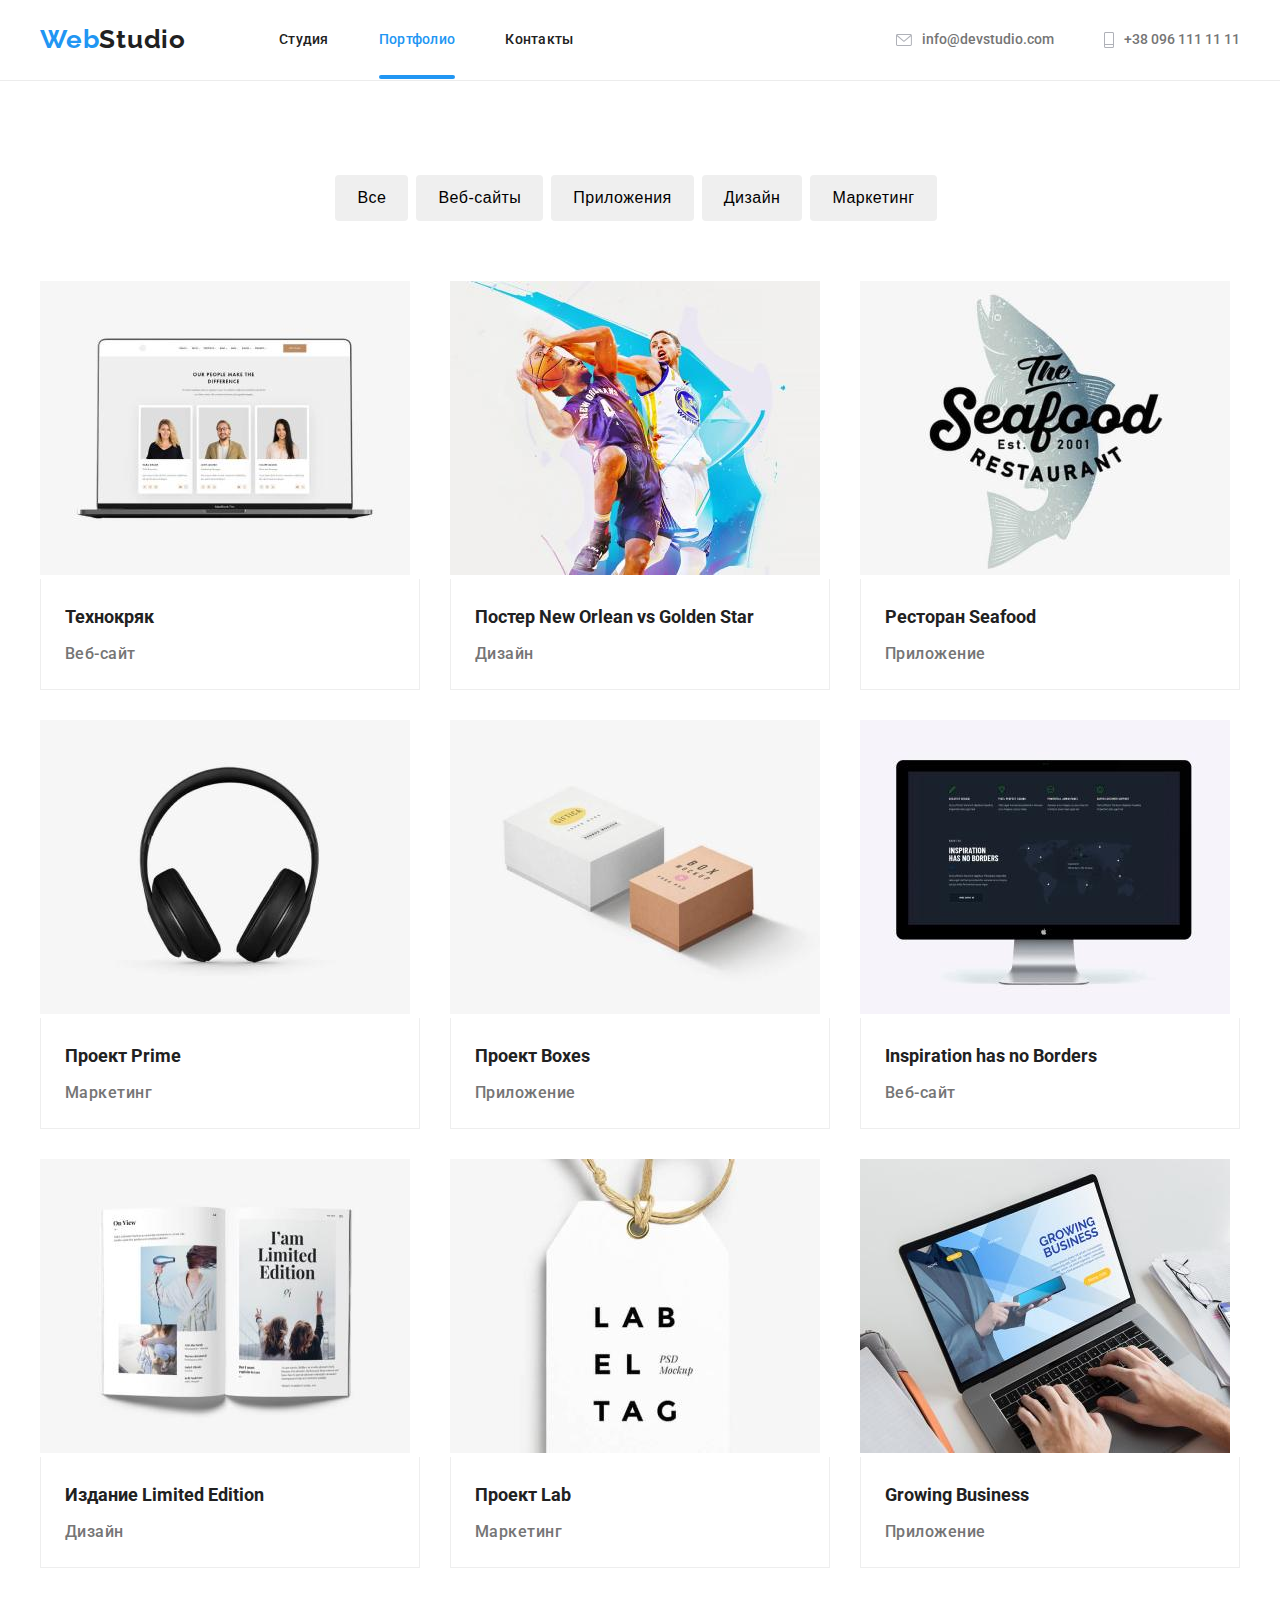
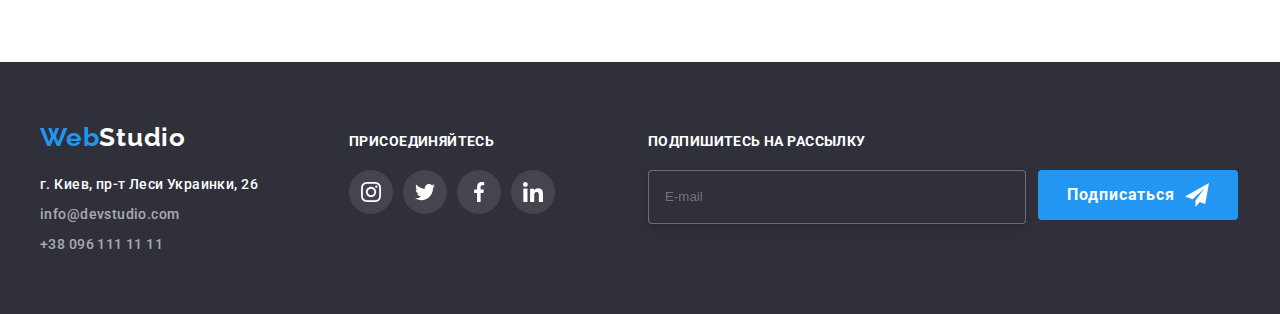
==== portfolio.html @ 423fec13 "not lose what have done" ====
<!DOCTYPE html>
<html lang="ru">
    <head>
<meta charset="UTF-8">
<meta http-equiv="X-UA-Compatible" content="IE=edge">
<meta name="viewport" content="width=device-width, initial-scale=1.0">        
<link rel="preconnect" href="https://fonts.gstatic.com">
<link href="https://fonts.googleapis.com/css2?family=Raleway:wght@700&family=Roboto:wght@400;500;700;900&display=swap" rel="stylesheet">
<link rel="stylesheet" href="https://cdnjs.cloudflare.com/ajax/libs/modern-normalize/1.0.0/modern-normalize.min.css" integrity="sha512-ISS7cAi1PEhQ8jnbJpJZMd29NlhNj4AWYyLOSp2CE/CsHxTCu+r+t0D2yoJudVrd0/8fTVPUVDzY5Tvli75u/g==" crossorigin="anonymous" />
<link rel="stylesheet" href="https://cdnjs.cloudflare.com/ajax/libs/animate.css/4.1.1/animate.min.css" />
<link rel="stylesheet" href="./css/main.min.css">
<title>Портфолио</title>
    </head>
<body>

    <header class="header">
        <div class="container">
        <nav class="navigation">
            <a lang="en" href="/" class="link animate__heartBeat navigation__logo">Web<span class="navigation__logo--header">Studio</span></a>
            <ul class="site-nav list">
                <li class="site-nav__item"><a class="site-nav__link link" href="./index.html">Студия</a></li>
                <li class="site-nav__item"><a class="site-nav__link link site-nav__current" href="./portfolio.html">Портфолио</a></li>
                <li class="site-nav__item"><a class="site-nav__link link" href="/contacts">Контакты</a></li>
            </ul>
            <ul class="contact-nav">
                <li class="contact-nav__item list">
                    <a class="contact-nav__link link" href="mailto:info@devstudio.com">
                        <svg class="contact-nav__icon" width="16" height="12">
                            <use href="./images/sprite.svg#icon-envelope">
                            </use>
                        </svg>
                        info@devstudio.com</a>
                    </li>
                <li class="contact-nav__item list">
                    <a class="contact-nav__link link" href="tel:+380961111111">
                    <svg class="contact-nav__icon" width="10" height="16">
                        <use href="./images/sprite.svg#icon-Vector">
                        </use>
                    </svg>
                    +38 096 111 11 11</a>
                </li>
            </ul>
        </nav>
        </div>
    </header>

<main>
    <section class="examples">
        <div class="container">
        <h2 class="visually-hidden">Примеры работ</h2>
        
        <ul class="button-set list">
            <li class="button-set__item"><button type="button" class="button-filter">Все</button></li>
            <li class="button-set__item"><button type="button" class="button-filter">Веб-сайты</button></li>
            <li class="button-set__item"><button type="button" class="button-filter">Приложения</button></li>
            <li class="button-set__item"><button type="button" class="button-filter">Дизайн</button></li>
            <li class="button-set__item"><button type="button" class="button-filter">Маркетинг</button></li>
        </ul>

        <ul class="card-set list">
        <li class="card-set__item--primary">
                        <a class="card-set__link link" href="">
                <div class="animation">
                <img src="./images/portfolio/img1.jpg" alt="веб-сайт" width="370" height="294">
                <p class="animation__overlay">Технокряк это современная площадка распространения короновируса. Компании используют эту платформу для цифрового шпионажа и атак на защищенные сервера конкурентов.
                </p>
                </div>
        <div class="card-content">
            <h3 class="card-content__title">Технокряк</h3>
            <p class="card-content__text">Веб-сайт</p>
        </div></a></li>

        <li class="card-set__item--primary">
            <a class="card-set__link link" href="">
                <div class="animation">
                <img src="./images/portfolio/img2.jpg" alt="постер" width="370" height="294">
        <p class="animation__overlay">Технокряк это современная площадка распространения короновируса. Компании используют эту
            платформу для цифрового шпионажа и атак на защищенные сервера конкурентов.
        </p>
        </div>
                <div class="card-content">
            <h3 class="card-content__title">Постер <span lang="en">New Orlean vs Golden Star</span></h3>
            <p class="card-content__text">Дизайн</p>
        </div></a></li>

        <li class="card-set__item--primary">
            <a class="card-set__link link" href="">
                <div class="animation">
                <img src="./images/portfolio/img3.jpg" alt="ресторан" width="370" height="294">
        <p class="animation__overlay">Технокряк это современная площадка распространения короновируса. Компании используют эту
            платформу для цифрового шпионажа и атак на защищенные сервера конкурентов.
        </p>
    </div>
                <div class="card-content">
            <h3 class="card-content__title">Ресторан <span lang="en">Seafood</span></h3>
            <p class="card-content__text">Приложение</p>
        </div></a></li>

        <li class="card-set__item--primary">
            <a class="card-set__link link" href="">
                <div class="animation">
                <img src="./images/portfolio/img4.jpg" alt="проект" width="370" height="294">        
        <p class="animation__overlay">Технокряк это современная площадка распространения короновируса. Компании используют эту
            платформу для цифрового шпионажа и атак на защищенные сервера конкурентов.
        </p>
        </div>
                <div class="card-content">
            <h3 class="card-content__title">Проект <span lang="en">Prime</span></h3>
            <p class="card-content__text">Маркетинг</p>
        </div></a></li>

        <li class="card-set__item--primary">
            <a class="card-set__link link" href="">
                <div class="animation">
                <img src="./images/portfolio/img5.jpg" alt="проект" width="370" height="294">
        <p class="animation__overlay">Технокряк это современная площадка распространения короновируса. Компании используют эту
            платформу для цифрового шпионажа и атак на защищенные сервера конкурентов.
        </p>
        </div>
                <div class="card-content">
            <h3 class="card-content__title">Проект <span lang="en">Boxes</span></h3>
            <p class="card-content__text">Приложение</p>
        </div></a></li>

        <li class="card-set__item--primary">
            <a class="card-set__link link" href="">
                <div class="animation">
                <img src="./images/portfolio/img6.jpg" alt="веб-сайт" width="370" height="294">
        <p class="animation__overlay">Технокряк это современная площадка распространения короновируса. Компании используют эту
            платформу для цифрового шпионажа и атак на защищенные сервера конкурентов.
        </p>
        </div>
                <div class="card-content">
            <h3 class="card-content__title" lang="en">Inspiration has no Borders</h3>
            <p class="card-content__text">Веб-сайт</p>
        </div></a></li>

        <li class="card-set__item--primary">
            <a class="card-set__link link" href="">
                <div class="animation">
                <img src="./images/portfolio/img7.jpg" alt="издание" width="370" height="294">
        <p class="animation__overlay">Технокряк это современная площадка распространения короновируса. Компании используют эту
            платформу для цифрового шпионажа и атак на защищенные сервера конкурентов.
        </p>
        </div>
                <div class="card-content">
            <h3 class="card-content__title">Издание <span lang="en">Limited Edition</span></h3>
            <p class="card-content__text">Дизайн</p>
        </div></a></li>

        <li class="card-set__item--primary">
            <a class="card-set__link link" href="">
                <div class="animation">
                <img src="./images/portfolio/img8.jpg" alt="проект" width="370" height="294">
        <p class="animation__overlay">Технокряк это современная площадка распространения короновируса. Компании используют эту
            платформу для цифрового шпионажа и атак на защищенные сервера конкурентов.
        </p>
        </div>
                <div class="card-content">
            <h3 class="card-content__title">Проект <span lang="en">Lab</span></h3>
            <p class="card-content__text">Маркетинг</p>
        </div></a></li>

        <li class="card-set__item--primary">
            <a class="card-set__link link" href="">
                <div class="animation">
                <img src="./images/portfolio/img9.jpg" alt="приложение" width="370" height="294">
        <p class="animation__overlay">Технокряк это современная площадка распространения короновируса. Компании используют эту
            платформу для цифрового шпионажа и атак на защищенные сервера конкурентов.
        </p>
        </div>
                <div class="card-content">
            <h3 class="card-content__title" lang="en">Growing Business</h3>
            <p class="card-content__text">Приложение</p>
        </div></a></li>
    </ul>
    </div>
    </section>
</main>

<footer class="footer">
    <div class="container footer__container">
        <div>
            <a href="/" class="footer__logo link">Web<span class="footer__logo--accent">Studio</span></a>
            <address>
                <ul class="adress list">
                    <li class=adress__item><a class="link adress__maps" href="https://goo.gl/maps/EXt77zxLW6M5btKt6"
                            target="_blank" rel="noopener noreferrer">г. Киев, пр-т Леси Украинки, 26</a></li>
                    <li class=adress__item><a class="link adress__link"
                            href="mailto:info@devstudio.com">info@devstudio.com</a></li>
                    <li class=adress__item><a class="link adress__link" href="tel:+380961111111">+38 096 111 11 11</a>
                    </li>
                </ul>
            </address>
        </div>
        <div class="footer-join">
            <h3 class="footer__text">Присоединяйтесь</h3>
            <ul class="footer-social list">
                <li class="footer-social__item link">
                    <a class="footer-social__icon-link" href="">
                        <svg width="20" height="20">
                            <use href="./images/sprite.svg#icon-instagram-2"></use>
                        </svg>
                    </a>
                </li>
                <li class="footer-social__item link">
                    <a class="footer-social__icon-link" href="">
                        <svg width="20" height="20">
                            <use href="./images/sprite.svg#icon-twitter-1"></use>
                        </svg>
                    </a>
                </li>
                <li class="footer-social__item link">
                    <a class="footer-social__icon-link" href="">
                        <svg width="20" height="20">
                            <use href="./images/sprite.svg#icon-facebook-1"></use>
                        </svg>
                    </a>
                </li>
                <li class="footer-social__item link">
                    <a class="footer-social__icon-link" href="">
                        <svg width="20" height="20">
                            <use href="./images/sprite.svg#icon-linkedin-1"></use>
                        </svg>
                    </a>
                </li>
            </ul>
        </div>

        <!-- ПОДПИШИТЕСЬ НА РАССЫЛКУ -->

        <div class="sign">
            <h3 class="footer__text">Подпишитесь на рассылку</h3>
            <form class="form sign-form">
                <label class="sub-label">
                    <input class="sub-label__input-footer" type="email" name="mail" id="mail" placeholder="E-mail">
                </label>
                <button type="submit" class="button button--sign">Подписаться
                    <svg width="24" height="24" class="button__icon-send">
                        <use href="./images/sprite.svg#icon-icon-send"></use>
                    </svg>
                </button>
            </form>
        </div>

        <!-- КОНЕЦ ПОДПИСКИ -->

    </div>
</footer>
</body>
</html>
---- css/main.min.css ----
:root{--main-font: 'Roboto', sans-serif;--secondary-font: 'Raleway', sans-serif;--accent-color: rgba(33, 150, 243, 1);--title-color: rgba(33, 33, 33, 1);--text-color: rgba(117, 117, 117, 1);--button-color: #188ce8;--background-color: #ffffff;--hero-color: #2f303a;--team-color: #f5f4fa;--footer-contakts-color: rgba(255, 255, 255, 0.6);--icons-main-color: #afb1b8;--active-color: #2196f3;--card-shadow: 0px 1px 3px rgba(0, 0, 0, 0.12),
    0px 1px 1px rgba(0, 0, 0, 0.14), 0px 2px 1px rgba(0, 0, 0, 0.2);--section-pt: 60px;--section-pb: 60px}.visually-hidden{position:absolute !important;clip:rect(1px 1px 1px 1px);clip:rect(1px, 1px, 1px, 1px);padding:0 !important;border:0 !important;height:1px !important;width:1px !important;overflow:hidden}body{font-family:var(--main-font);font-size:14px;font-weight:500;line-height:1.14;background-color:var(--background-color);margin:0}h1,h2,h3,h4,h5,h6,p{margin:0}ul,ol{margin:0;padding:0}img{max-width:100%}.list{list-style:none}.link{text-decoration:none;color:var(--title-color)}.adress{font-style:normal}.is-hidden{opacity:0;visibility:hidden;pointer-events:none}.container{width:100%;padding-left:15px;padding-right:15px}@media (min-width: 480px){.container{width:480px;margin:0 auto}}@media (min-width: 768px){.container{width:768px}}@media (min-width: 1200px){.container{width:1200px}}.icon-link{display:flex;justify-content:center;align-items:center;fill:var(--icons-main-color);transition:250ms cubic-bezier(0.4, 0, 0.2, 1)}@media screen and (max-width: 767px){.site-nav{display:none}.contact-nav{display:none}}@media screen and (min-width: 768px){.site-nav{display:flex;align-items:center;padding:0px}}.navigation{display:flex;align-items:center}.navigation__logo{margin-right:93px;animation-duration:3000ms;font-family:var(--secondary-font);font-size:26px;font-weight:700;line-height:1.19;letter-spacing:0.03em;text-align:left;color:var(--accent-color);padding-top:24px;padding-bottom:25px}.navigation__logo--header{color:var(--title-color)}.site-nav__item:not(:last-child){margin-right:50px}.site-nav__link{letter-spacing:0.02em;color:var(--title-color);transition:color 250ms cubic-bezier(0.4, 0, 0.2, 1);padding:32px 0px;position:relative}.site-nav__link:hover,.site-nav__link:focus{color:var(--accent-color)}.site-nav__link::after{content:'';position:absolute;display:block;transition:250ms cubic-bezier(0.4, 0, 0.2, 1);transform:scaleX(0);bottom:0;width:100%;height:4px;background-color:var(--active-color);border-radius:2px}.site-nav__link:hover::after{transform:scaleX(1)}.site-nav__link.site-nav__current::after{transform:scaleX(1)}.site-nav__current{color:var(--accent-color)}.contact-nav{display:none;margin-left:auto}@media screen and (min-width: 768px) and (max-width: 1199px){.contact-nav{display:flex;flex-direction:column;justify-content:center}}@media screen and (min-width: 1200px){.contact-nav{display:flex}}@media (max-width: 1199px){.contact-nav__item{padding:5px 0px;font-size:12px;line-height:1.16}}@media screen and (min-width: 1200px){.contact-nav__item:not(:last-child){margin-right:50px}}.contact-nav__item:hover .contact-nav__link,.contact-nav__item:focus .contact-nav__link{color:var(--accent-color);animation-name:heartBeat;animation-duration:2000ms;animation-timing-function:linear}.contact-nav__link{display:flex;align-items:center;fill:var(--icons-main-color);color:var(--text-color);transition:color 250ms cubic-bezier(0.4, 0, 0.2, 1),fill 250ms cubic-bezier(0.4, 0, 0.2, 1)}.contact-nav__link:focus,.contact-nav__link:hover{color:var(--accent-color);fill:var(--accent-color)}@media screen and (min-width: 1200px){.contact-nav__link{padding:32px 0px}}.contact-nav__icon{margin-right:10px}.card-set{display:flex;flex-wrap:wrap;margin-left:-30px;margin-top:-30px}.card-set__item{margin-left:30px;margin-top:30px}@media (min-width: 768px){.card-set__item{flex-basis:calc(100% / 2 - 30px)}}@media (min-width: 1200px){.card-set__item{flex-basis:calc(100% / 4 - 30px)}}.card-set__item--primary{flex-basis:calc(100% / 3 - 30px);margin-left:30px;margin-top:30px}.card-set__link{display:block;transition:box-shadow 250ms cubic-bezier(0.4, 0, 0.2, 1)}.card-set__link:hover,.card-set__link:focus{box-shadow:0px 1px 1px rgba(0,0,0,0.12),0px 4px 4px rgba(0,0,0,0.06),1px 4px 6px rgba(0,0,0,0.16)}.card-set__link:focus .animation__overlay,.card-set__link:hover .animation__overlay{opacity:1;transform:translateX(0)}.card-content{padding:20px 24px;border:1px solid #eeeeee;border-top:none}.card-content__title{font-weight:bold;font-size:18px;line-height:2;margin-bottom:4px}.card-content__text{font-size:16px;line-height:1.88;letter-spacing:0.03em;color:var(--text-color)}.animation{position:relative;overflow:hidden}.animation__overlay{position:absolute;transform:translateY(100%);top:0;padding:63px 23px;width:100%;height:100%;font-weight:normal;font-size:18px;line-height:1.56;letter-spacing:0.03em;color:var(--background-color);background-color:rgba(33,150,243,0.9);transition:transform 250ms cubic-bezier(0.4, 0, 0.2, 1);opacity:0}@media screen and (max-width: 767px){.header .container{display:flex;justify-content:space-between}.burger-btn,.mobile-menu__close-btn{background-color:transparent;border:none;padding:0}.mobile-menu__close-btn{position:absolute;top:10px;right:15px}.burger-icon{width:40px;height:40px}.mobile-menu__close-icon{width:40px;height:40px;fill:#000000}.mobile-menu{position:fixed;top:0;left:50%;width:100vw;max-width:480px;height:100vh;padding:48px 40px;background-color:#fff;transform:translateY(-100%) translateX(-50%);transition:transform 250ms linear}.is-open{transform:translateY(0) translateX(-50%)}}@media screen and (min-width: 768px){.burger-btn{display:none}.mobile-menu{display:none}}.header{border-bottom:1px solid #ececec}.hero{margin-left:auto;margin-right:auto;padding-top:118px;padding-bottom:118px;background-position:center;background-color:#2f303a;background-repeat:no-repeat;background-image:linear-gradient(rgba(47,48,58,0.4), rgba(47,48,58,0.4)),url("../images/hero/m_header_img@1x.jpg");background-size:cover}@media (min-device-pixel-ratio: 2), (-webkit-min-device-pixel-ratio: 2), (min-resolution: 192dpi), (min-resolution: 2dppx){.hero{background-image:linear-gradient(to left, rgba(47,48,58,0.4), rgba(47,48,58,0.4)),url("../images/hero/m_header_img@2x.jpg")}}@media (min-width: 768px){.hero{background-image:linear-gradient(to left, rgba(47,48,58,0.4), rgba(47,48,58,0.4)),url("../images/hero/t_header_img@2x.jpg")}}@media (min-width: 1200px){.hero{background-color:#c4c4c4;padding-top:200px;padding-bottom:200px;background-image:linear-gradient(to left rgba(47,48,58,0.4), rgba(47,48,58,0.4)),url("../images/hero/d_heaker@2x.jpg");background-repeat:no-repeat;background-size:cover;max-width:1600px;margin:0 auto}}.hero__title{margin-left:auto;margin-right:auto;margin-bottom:30px;max-width:360px;color:var(--background-color);font-weight:900;font-size:26px;line-height:1.6;text-align:center;letter-spacing:0.06em;text-transform:uppercase}@media (min-width: 1200px){.hero__title{font-size:44px;line-height:1.36;max-width:696px}}.button{border:0px;border-radius:4px;min-width:200px;padding-top:10px;padding-bottom:10px;font-weight:bold;font-size:16px;line-height:1.88;color:var(--background-color);background-color:var(--button-color);cursor:pointer;display:block;margin:0 auto;transition:background-color 250ms cubic-bezier(0.4, 0, 0.2, 1),color 250ms cubic-bezier(0.4, 0, 0.2, 1),filter 250ms cubic-bezier(0.4, 0, 0.2, 1)}.about{padding-top:var(--section-pt);padding-bottom:var(--section-pb);padding-left:15px;padding-right:20px}@media screen and (min-width: 1200px){.about{padding-top:94px;padding-bottom:47px}}.card-set__item{margin-left:30px;margin-top:30px}@media (min-width: 768px){.card-set__item{flex-basis:calc(100% / 2 - 30px)}}@media (min-width: 1200px){.card-set__item{flex-basis:calc(100% / 4 - 30px)}}.thumb{height:120px;background:var(--team-color);border-radius:4px;margin-bottom:30px;display:flex;justify-content:center;align-items:center;fill:var(--icons-main-color);transition:250ms cubic-bezier(0.4, 0, 0.2, 1)}.card-set__title{font-size:14px;font-weight:bold;line-height:1.14;letter-spacing:0.03em;text-transform:uppercase;margin-bottom:10px}@media (max-width: 768px){.card-set__title{text-align:center}}.card-set__text{font-size:14px;font-weight:400;line-height:1.71;letter-spacing:0.03em;color:var(--text-color)}.occupations{padding-top:47px;padding-bottom:84px}@media (max-width: 1199px){.occupations{display:none}}.container__title{font-size:28px;font-weight:700;line-height:1.17;letter-spacing:0.03em;text-align:center;margin-bottom:50px}@media (min-width: 1200px){.container__title{font-size:36px}}.card-set{display:flex;margin-left:-30px;margin-top:-30px;padding:0}.card-set__item--primary{flex-basis:calc(100% / 3 - 30px);margin-left:30px;margin-top:30px}.card-set__item--primary:focus .lable,.card-set__item--primary:hover .lable{transform:scaleY(1.1)}.product-thumb{position:relative}.lable{bottom:0;position:absolute;display:flex;align-items:center;justify-content:center;width:370px;height:70px;background:rgba(47,48,58,0.8)}.lable__title--job{font-weight:bold;letter-spacing:0.03em;text-transform:uppercase;color:var(--background-color)}.team{background-color:var(--team-color)}.team__container{padding-top:94px;padding-bottom:94px}.card-set__item--direction{margin-left:30px;margin-top:30px;background:#ffffff;box-shadow:0px 1px 3px rgba(0,0,0,0.12),0px 1px 1px rgba(0,0,0,0.14),0px 2px 1px rgba(0,0,0,0.2);border-radius:0px 0px 4px 4px}@media (min-width: 768px){.card-set__item--direction{flex-basis:calc(100% / 2 - 30px)}}@media (min-width: 1200px){.card-set__item--direction{flex-basis:calc(100% / 4 - 30px)}}.name-card__title{font-size:16px;font-weight:500;line-height:1.19;letter-spacing:0.03em;margin-bottom:10px}.name-card__text{font-size:16px;line-height:1.19;letter-spacing:0.03em;color:var(--text-color);margin-bottom:16px}.name-card{padding:30px 32px;text-align:center}.name-card__icon-link{display:flex;justify-content:center;align-items:center;fill:var(--icons-main-color);width:44px;height:44px;border-radius:50%;transition:fill 250ms cubic-bezier(0.4, 0, 0.2, 1),color 250ms cubic-bezier(0.4, 0, 0.2, 1),background-color 250ms cubic-bezier(0.4, 0, 0.2, 1)}.name-card__icon-link:hover,.name-card__icon-link:focus{background-color:var(--accent-color);fill:var(--background-color)}.name-card__icons{display:flex;justify-content:center}@media (min-width: 1200px){.name-card__icons{justify-content:space-between}}.clients__container{padding-top:94px;padding-bottom:94px}.card-set__clients-item{flex-basis:calc(100% / 2 - 30px);margin-left:30px;margin-top:30px;fill:#afb1b8}@media (min-width: 768px){.card-set__clients-item{flex-basis:calc(100% / 3 - 30px)}}@media (min-width: 1200px){.card-set__clients-item{flex-basis:calc(100% / 6 - 30px)}}.card-set__icon-link{display:flex;justify-content:center;align-items:center;fill:var(--icons-main-color);transition:250ms cubic-bezier(0.4, 0, 0.2, 1);height:90px;border:1px solid var(--icons-main-color);border-radius:4px;transition:250ms cubic-bezier(0.4, 0, 0.2, 1)}.card-set__icon-link:hover,.card-set__icon-link:focus{fill:var(--active-color);border:1px solid var(--active-color)}.footer{background-color:var(--hero-color);padding-top:60px;padding-bottom:60px;margin-left:auto;margin-right:auto}.footer__container{align-items:baseline;padding-top:0}@media (min-width: 1200px){.footer__container{display:flex}}@media (min-width: 768px){.footer__div{display:flex;justify-content:space-around;align-items:baseline}}@media (max-width: 1199px){.footer__div{margin-bottom:60px;text-align:center}}.footer__logo{margin-right:93px;animation-duration:3000ms;font-family:var(--secondary-font);font-size:26px;font-weight:700;line-height:1.19;letter-spacing:0.03em;text-align:left;color:var(--accent-color)}.footer__logo--accent{color:var(--background-color)}.adress{margin-top:20px}.adress__item{height:21px;line-height:1.5}.adress__item:not(:last-child){margin-bottom:9px}.adress__maps{font-size:14px;line-height:1.71;letter-spacing:0.03em;color:var(--background-color)}.adress__link{font-size:14px;line-height:1.71;letter-spacing:0.03em;color:var(--footer-contakts-color);transition:color 250ms cubic-bezier(0.4, 0, 0.2, 1)}.adress__link:hover,.adress__link:focus{color:var(--accent-color)}.footer-join{margin-left:70px;width:206px}.footer__text{margin-bottom:20px;font-family:Roboto;font-weight:700;font-size:14px;line-height:1.14;letter-spacing:0.03em;text-transform:uppercase;color:var(--background-color)}.footer-social{display:flex;justify-content:space-between}.footer-social__icon-link{display:flex;justify-content:center;align-items:center;width:44px;height:44px;border-radius:50%;background-color:rgba(255,255,255,0.1);fill:var(--background-color);transition:background-color 250ms cubic-bezier(0.4, 0, 0.2, 1)}.footer-social__icon-link:hover,.footer-social__icon-link:focus{background-color:var(--active-color)}.sign{display:block;margin-left:93px}.sign-form{display:flex}.sub-label{margin-right:12px;font-weight:normal;font-size:16px;line-height:1.25;letter-spacing:0.03em;color:rgba(255,255,255,0.6)}.sub-label__input-footer{width:358px;height:50px;padding-left:16px;color:var(--footer-contakts-color);background-color:#2f303a;border:1px solid rgba(255,255,255,0.3);filter:drop-shadow(0px 4px 4px rgba(0,0,0,0.15));border-radius:4px;transition:border-color 250ms cubic-bezier(0.4, 0, 0.2, 1)}.sub-label__input-footer:hover,.sub-label__input-footer:focus{border-color:var(--active-color);outline:none}.button--sign{margin:0px;width:200px;height:50px;padding:0;display:flex;align-items:center;justify-content:center;background-color:var(--active-color);color:var(--background-color);font-family:inherit;font-weight:bold;line-height:1.9;letter-spacing:0.06em;transition:background-color 250ms cubic-bezier(0.4, 0, 0.2, 1)}.button--sign:hover,.button--sign:focus{background-color:var(--button-color)}.button__icon-send{margin-left:10px}.backdrop{position:fixed;top:0;left:0;width:100vw;height:100vh;background-color:rgba(0,0,0,0.5);transition:250ms cubic-bezier(0.4, 0, 0.2, 1),opacity 250ms cubic-bezier(0.4, 0, 0.2, 1)}.modal{position:absolute;padding:40px;top:50%;left:50%;transform:translate(-50%, -50%);width:528px;height:580px;background-color:#ffffff;box-shadow:0px 1px 3px rgba(0,0,0,0.12),0px 1px 1px rgba(0,0,0,0.14),0px 2px 1px rgba(0,0,0,0.2);border-radius:4px}.modal-close-btn{position:absolute;display:flex;align-items:center;justify-content:center;top:8px;right:8px;border-radius:50%;border:1px solid rgba(0,0,0,0.1);background:transparent;cursor:pointer;width:30px;height:30px;background-color:var(--background-color);transition:fill 250ms cubic-bezier(0.4, 0, 0.2, 1)}.modal-close-btn:hover,.modal-close-btn:focus{fill:var(--active-color)}.contact-model{margin-bottom:20px}.contact-model__title{margin-bottom:12px;font-weight:bold;font-size:20px;line-height:1.15;text-align:center;letter-spacing:0.03em}.form-label{display:block;margin-bottom:4px;font-weight:normal;font-size:12px;line-height:1.16;letter-spacing:0.01em;color:#757575}.form-field{margin-bottom:10px}.form-rel{position:relative}.form-rel__input{width:100%;height:40px;border:1px solid rgba(33,33,33,0.2);padding-left:42px;border-radius:4px;outline:none;transition:border-color 250ms cubic-bezier(0.4, 0, 0.2, 1)}.form-rel__input:valid{border-color:#4caf50}.form-rel__input:hover+.form-rel__icon-label,.form-rel__input:hover,.form-rel__input:focus+.form-rel__icon-label,.form-rel__input:focus{fill:var(--active-color);border-color:var(--active-color)}.form-rel__icon-label{position:absolute;top:50%;left:12px;transform:translateY(-50%);transition:fill 250ms cubic-bezier(0.4, 0, 0.2, 1)}.form-field__comment{resize:none;padding:12px 16px;width:100%;height:120px;outline:none;border:1px solid rgba(33,33,33,0.2);border-radius:4px;transition:border-color 250ms cubic-bezier(0.4, 0, 0.2, 1)}.form-field__comment::placeholder{font-weight:normal;font-size:14px;line-height:1.16;letter-spacing:0.01em;color:rgba(117,117,117,0.5)}.form-field__comment:hover,.form-field__comment:focus{border-color:var(--active-color)}.agreement-label{display:flex;align-items:center;margin-bottom:30px;justify-content:space-evenly;font-weight:normal;font-size:14px;line-height:1.7;letter-spacing:0.03em;color:#757575}.agreement-label__checkbox{clip:rect(0 0 0 0);overflow:hidden;position:absolute}.agreement-label__checkbox:checked+.agreement-label__check-icon{background-color:var(--active-color);background-image:url(../images/icon-check.svg);background-size:contain;background-origin:border-box;border-color:var(--active-color)}.agreement-label__checkbox:focus+.agreement-label__check-icon{box-shadow:var(--card-shadow)}.agreement-label__check-icon{display:inline-block;width:16px;height:15px;background-image:url(../images/vector.svg)}.contract-link{color:var(--active-color)}.button--send{border:0px;border-radius:4px;min-width:200px;padding-top:10px;padding-bottom:10px;font-weight:bold;font-size:16px;line-height:1.88;color:var(--background-color);background-color:var(--button-color);cursor:pointer;display:block;margin:0 auto;transition:background-color 250ms cubic-bezier(0.4, 0, 0.2, 1),color 250ms cubic-bezier(0.4, 0, 0.2, 1),filter 250ms cubic-bezier(0.4, 0, 0.2, 1)}.examples{padding-top:94px;padding-bottom:94px}.button-set{display:flex;justify-content:center;margin-bottom:60px}.button-set__item{margin-right:8px}.button-filter{border-radius:4px;min-width:73px;padding-top:10px;padding-bottom:10px;font-size:16px;font-weight:500;line-height:1.62;letter-spacing:0.03em;text-align:center;border:none;display:block;padding-left:22px;padding-right:22px;transition:background-color 250ms cubic-bezier(0.4, 0, 0.2, 1),color 250ms cubic-bezier(0.4, 0, 0.2, 1),box-shadow 250ms cubic-bezier(0.4, 0, 0.2, 1)}body .button-filter:hover,body .button-filter:focus,body .button-filter:active{background-color:var(--button-color);color:var(--background-color);cursor:pointer;box-shadow:0px 2px 2px 0px rgba(0,0,0,0.12);box-shadow:0px 1px 2px 0px rgba(0,0,0,0.08);box-shadow:0px 3px 1px 0px rgba(0,0,0,0.1)}
/*# sourceMappingURL=main.min.css.map */
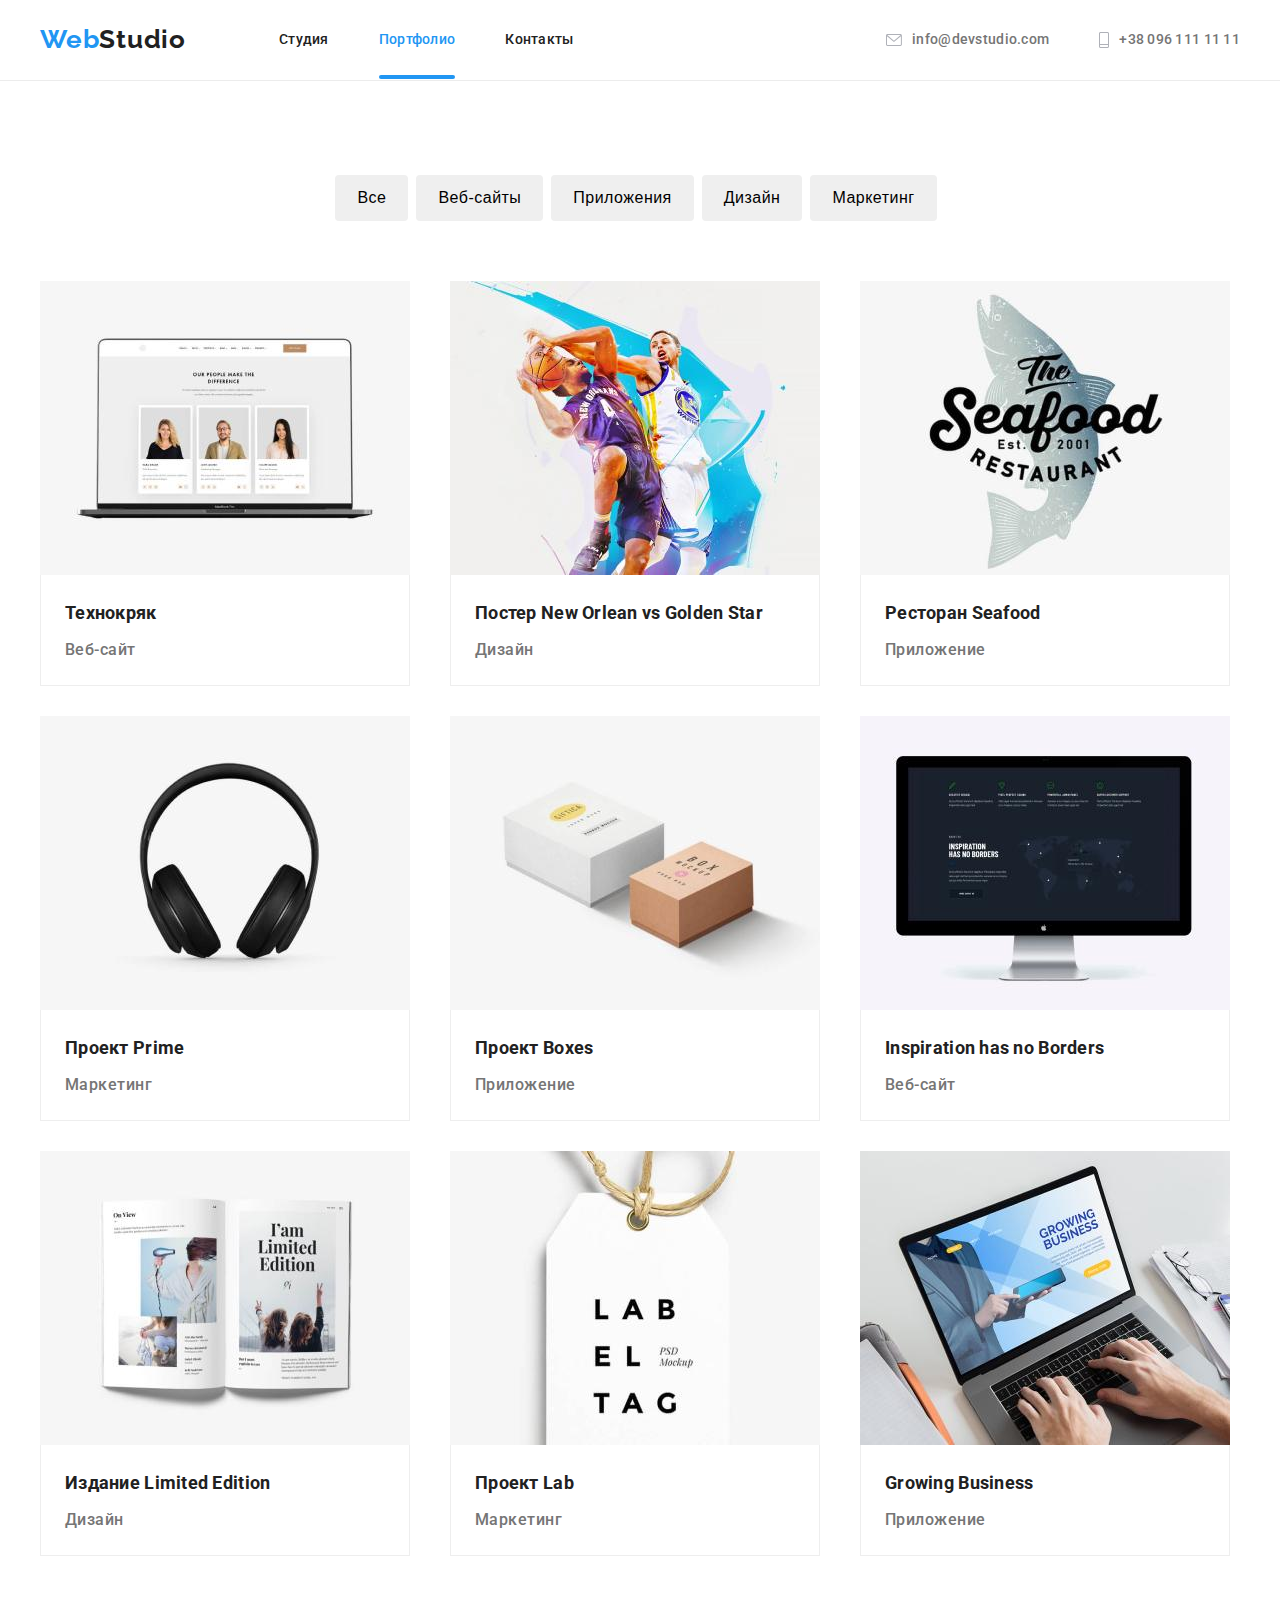
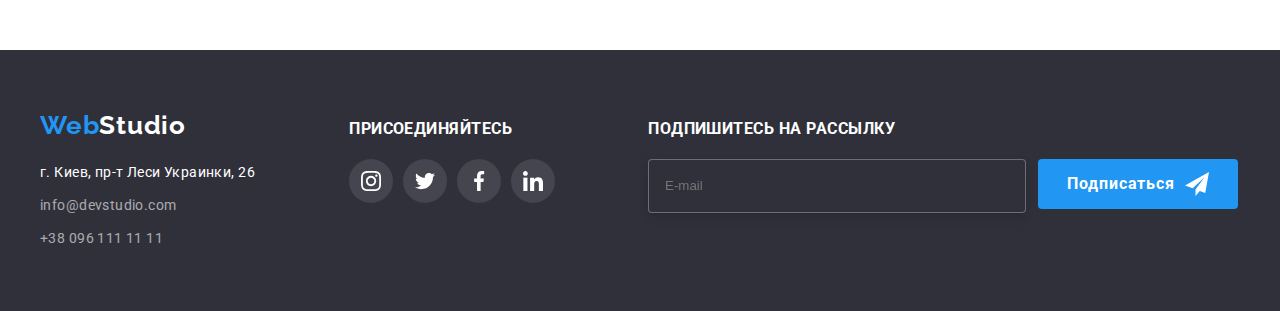
==== commit 3f0fd3e3: "Finish" ====
--- a/portfolio.html
+++ b/portfolio.html
@@ -41,6 +41,60 @@
                 </li>
             </ul>
         </nav>
+        <button type="button" class="burger-btn" data-menu-button>
+            <svg class="burger-icon">
+                <use href="./images/sprite.svg#icon-menu">
+                </use>
+            </svg>
+        </button>
+            
+                </div>
+        <div class="mobile-menu" data-menu>
+            <button type="button" class="mobile-menu__close-btn" data-menu-close>
+                <svg class="mobile-menu__close-icon">
+                    <use href="./images/sprite.svg#icon-close">
+                    </use>
+                </svg>
+            </button>
+            <ul class="mobile-menu__list list">
+                <li class="mobile-menu__item">
+                    <a href="./index.html" class="mobile-menu__link link">Студия</a>
+                </li>
+                <li class="mobile-menu__item">
+                    <a href="./portfolio.html" class="mobile-menu__link mobile-menu__current link">Портфолио</a>
+                </li>
+                <li class="mobile-menu__item">
+                    <a href="" class="mobile-menu__link link">Контакты</a>
+                </li>
+            </ul>
+        
+            <div class="mobile-contacts">
+                <ul class="mobile-contacts__list list">
+                    <li class="mobile-contacts__item">
+                        <a href="tel:+380961111111" class="mobile-contacts__link--tel">
+                            +38 096 111 11 11</a>
+                    </li>
+                    <li class="mobile-contacts__item">
+                        <a href="mailto:info@devstudio.com" class="mobile-contacts__link--mail">info@devstudio.com</a>
+                    </li>
+                </ul>
+        
+                <ul class="mobile-social list">
+                    <li class="mobile-social__item">
+                        <a href="" class="mobile-social__link">Instagram</a>
+                    </li>
+                    <li class="mobile-social__item">
+                        <a href="" class="mobile-social__link">Twitter</a>
+                    </li>
+                    <li class="mobile-social__item">
+                        <a href="" class="mobile-social__link">Facebook</a>
+                    </li>
+                    <li class="mobile-social__item">
+                        <a href="" class="mobile-social__link">LinkedIn</a>
+                    </li>
+                </ul>
+            </div>
+        </div>
         </div>
     </header>
 
@@ -125,7 +179,18 @@
         <li class="card-set__item--primary">
             <a class="card-set__link link" href="">
                 <div class="animation">
-                <img src="./images/portfolio/img6.jpg" alt="веб-сайт" width="370" height="294">
+                    <picture>
+                        <source srcset="./images/portfolio/d_inspiration@1x.jpg 1x,
+                                        ./images/portfolio/d_inspiration@2x.jpg 2x"
+                                        media="(min-width: 1200px)" />
+                        <source srcset="./images/portfolio/t_inspiration@1x.jpg 1x,
+                                    ./images/portfolio/t_inspiration@2x.jpg 2x"
+                                    media="(min-width: 768px)" />
+                        <source srcset="./images/portfolio/m_inspiration@1x.jpg 1x,
+                                        ./images/portfolio/m_inspiration@2x.jpg 2x"
+                                        media="(min-width: 480px)" />
+                        <img src="./images/portfolio/m_inspiration@1x.jpg" alt="веб-сайт">
+                    </picture>
         <p class="animation__overlay">Технокряк это современная площадка распространения короновируса. Компании используют эту
             платформу для цифрового шпионажа и атак на защищенные сервера конкурентов.
         </p>
@@ -138,7 +203,18 @@
         <li class="card-set__item--primary">
             <a class="card-set__link link" href="">
                 <div class="animation">
-                <img src="./images/portfolio/img7.jpg" alt="издание" width="370" height="294">
+                    <picture>
+                        <source srcset="./images/portfolio/d_edition@1x.jpg 1x,
+                                            ./images/portfolio/d_edition@2x.jpg 2x"
+                                            media="(min-width: 1200px)" />
+                        <source srcset="./images/portfolio/t_edition@1x.jpg 1x,
+                                            ./images/portfolio/t_edition@2x.jpg 2x"
+                                            media="(min-width: 768px)" />
+                        <source srcset="./images/portfolio/m_edition@1x.jpg 1x,
+                                            ./images/portfolio/m_edition@2x.jpg 2x"
+                                            media="(min-width: 480px)" />
+                        <img src="./images/portfolio/m_edition@1x.jpg" alt="издание">
+                    </picture>
         <p class="animation__overlay">Технокряк это современная площадка распространения короновируса. Компании используют эту
             платформу для цифрового шпионажа и атак на защищенные сервера конкурентов.
         </p>
@@ -151,7 +227,18 @@
         <li class="card-set__item--primary">
             <a class="card-set__link link" href="">
                 <div class="animation">
-                <img src="./images/portfolio/img8.jpg" alt="проект" width="370" height="294">
+                    <picture>
+                        <source srcset="./images/portfolio/d_lab@1x.jpg 1x,
+                        ./images/portfolio/d_lab@2x.jpg 2x"
+                        media="(min-width: 1200px)" />
+                        <source srcset="./images/portfolio/t_lab@1x.jpg 1x,
+                        ./images/portfolio/t_lab@2x.jpg 2x"
+                        media="(min-width: 768px)" />
+                        <source srcset="./images/portfolio/m_lab@1x.jpg 1x,
+                        ./images/portfolio/m_lab@2x.jpg 2x"
+                        media="(min-width: 480px)" />
+                        <img src="./images/portfolio/m_lab@1x.jpg" alt="проект">
+                    </picture>
         <p class="animation__overlay">Технокряк это современная площадка распространения короновируса. Компании используют эту
             платформу для цифрового шпионажа и атак на защищенные сервера конкурентов.
         </p>
@@ -164,7 +251,15 @@
         <li class="card-set__item--primary">
             <a class="card-set__link link" href="">
                 <div class="animation">
-                <img src="./images/portfolio/img9.jpg" alt="приложение" width="370" height="294">
+                    <picture>
+                        <source srcset="./images/portfolio/d_business@1x.jpg 1x,
+                                                             ./images/portfolio/d_business@2x.jpg 2x" media="(min-width: 1200px)" />
+                        <source srcset="./images/portfolio/t_business@1x.jpg 1x,
+                                                            ./images/portfolio/t_business@2x.jpg 2x" media="(min-width: 768px)" />
+                        <source srcset="./images/portfolio/m_business@1x.jpg 1x,
+                                            ./images/portfolio/m_business@2x.jpg 2x" media="(min-width: 480px)" />
+                        <img src="./images/portfolio/m_business@1x.jpg" alt="приложение">
+                    </picture>
         <p class="animation__overlay">Технокряк это современная площадка распространения короновируса. Компании используют эту
             платформу для цифрового шпионажа и атак на защищенные сервера конкурентов.
         </p>
@@ -180,9 +275,10 @@
 
 <footer class="footer">
     <div class="container footer__container">
-        <div>
-            <a href="/" class="footer__logo link">Web<span class="footer__logo--accent">Studio</span></a>
-            <address>
+        <div class="footer__div">
+
+            <address class="footer__address">
+                <a href="/" class="footer__logo link">Web<span class="footer__logo--accent">Studio</span></a>
                 <ul class="adress list">
                     <li class=adress__item><a class="link adress__maps" href="https://goo.gl/maps/EXt77zxLW6M5btKt6"
                             target="_blank" rel="noopener noreferrer">г. Киев, пр-т Леси Украинки, 26</a></li>
@@ -192,42 +288,41 @@
                     </li>
                 </ul>
             </address>
-        </div>
-        <div class="footer-join">
-            <h3 class="footer__text">Присоединяйтесь</h3>
-            <ul class="footer-social list">
-                <li class="footer-social__item link">
-                    <a class="footer-social__icon-link" href="">
-                        <svg width="20" height="20">
-                            <use href="./images/sprite.svg#icon-instagram-2"></use>
-                        </svg>
-                    </a>
-                </li>
-                <li class="footer-social__item link">
-                    <a class="footer-social__icon-link" href="">
-                        <svg width="20" height="20">
-                            <use href="./images/sprite.svg#icon-twitter-1"></use>
-                        </svg>
-                    </a>
-                </li>
-                <li class="footer-social__item link">
-                    <a class="footer-social__icon-link" href="">
-                        <svg width="20" height="20">
-                            <use href="./images/sprite.svg#icon-facebook-1"></use>
-                        </svg>
-                    </a>
-                </li>
-                <li class="footer-social__item link">
-                    <a class="footer-social__icon-link" href="">
-                        <svg width="20" height="20">
-                            <use href="./images/sprite.svg#icon-linkedin-1"></use>
-                        </svg>
-                    </a>
-                </li>
-            </ul>
-        </div>
-
-        <!-- ПОДПИШИТЕСЬ НА РАССЫЛКУ -->
+
+            <div class="footer-join">
+                <h3 class="footer__text">Присоединяйтесь</h3>
+                <ul class="footer-social list">
+                    <li class="footer-social__item link">
+                        <a class="footer-social__icon-link" href="">
+                            <svg width="20" height="20">
+                                <use href="./images/sprite.svg#icon-instagram-2"></use>
+                            </svg>
+                        </a>
+                    </li>
+                    <li class="footer-social__item link">
+                        <a class="footer-social__icon-link" href="">
+                            <svg width="20" height="20">
+                                <use href="./images/sprite.svg#icon-twitter-1"></use>
+                            </svg>
+                        </a>
+                    </li>
+                    <li class="footer-social__item link">
+                        <a class="footer-social__icon-link" href="">
+                            <svg width="20" height="20">
+                                <use href="./images/sprite.svg#icon-facebook-1"></use>
+                            </svg>
+                        </a>
+                    </li>
+                    <li class="footer-social__item link">
+                        <a class="footer-social__icon-link" href="">
+                            <svg width="20" height="20">
+                                <use href="./images/sprite.svg#icon-linkedin-1"></use>
+                            </svg>
+                        </a>
+                    </li>
+                </ul>
+            </div>
+        </div>
 
         <div class="sign">
             <h3 class="footer__text">Подпишитесь на рассылку</h3>
@@ -242,10 +337,8 @@
                 </button>
             </form>
         </div>
-
-        <!-- КОНЕЦ ПОДПИСКИ -->
-
     </div>
 </footer>
+<script src="./js/mobile-menu.js"></script>
 </body>
 </html>--- a/css/main.min.css
+++ b/css/main.min.css
@@ -1,3 +1,3 @@
 :root{--main-font: 'Roboto', sans-serif;--secondary-font: 'Raleway', sans-serif;--accent-color: rgba(33, 150, 243, 1);--title-color: rgba(33, 33, 33, 1);--text-color: rgba(117, 117, 117, 1);--button-color: #188ce8;--background-color: #ffffff;--hero-color: #2f303a;--team-color: #f5f4fa;--footer-contakts-color: rgba(255, 255, 255, 0.6);--icons-main-color: #afb1b8;--active-color: #2196f3;--card-shadow: 0px 1px 3px rgba(0, 0, 0, 0.12),
-    0px 1px 1px rgba(0, 0, 0, 0.14), 0px 2px 1px rgba(0, 0, 0, 0.2);--section-pt: 60px;--section-pb: 60px}.visually-hidden{position:absolute !important;clip:rect(1px 1px 1px 1px);clip:rect(1px, 1px, 1px, 1px);padding:0 !important;border:0 !important;height:1px !important;width:1px !important;overflow:hidden}body{font-family:var(--main-font);font-size:14px;font-weight:500;line-height:1.14;background-color:var(--background-color);margin:0}h1,h2,h3,h4,h5,h6,p{margin:0}ul,ol{margin:0;padding:0}img{max-width:100%}.list{list-style:none}.link{text-decoration:none;color:var(--title-color)}.adress{font-style:normal}.is-hidden{opacity:0;visibility:hidden;pointer-events:none}.container{width:100%;padding-left:15px;padding-right:15px}@media (min-width: 480px){.container{width:480px;margin:0 auto}}@media (min-width: 768px){.container{width:768px}}@media (min-width: 1200px){.container{width:1200px}}.icon-link{display:flex;justify-content:center;align-items:center;fill:var(--icons-main-color);transition:250ms cubic-bezier(0.4, 0, 0.2, 1)}@media screen and (max-width: 767px){.site-nav{display:none}.contact-nav{display:none}}@media screen and (min-width: 768px){.site-nav{display:flex;align-items:center;padding:0px}}.navigation{display:flex;align-items:center}.navigation__logo{margin-right:93px;animation-duration:3000ms;font-family:var(--secondary-font);font-size:26px;font-weight:700;line-height:1.19;letter-spacing:0.03em;text-align:left;color:var(--accent-color);padding-top:24px;padding-bottom:25px}.navigation__logo--header{color:var(--title-color)}.site-nav__item:not(:last-child){margin-right:50px}.site-nav__link{letter-spacing:0.02em;color:var(--title-color);transition:color 250ms cubic-bezier(0.4, 0, 0.2, 1);padding:32px 0px;position:relative}.site-nav__link:hover,.site-nav__link:focus{color:var(--accent-color)}.site-nav__link::after{content:'';position:absolute;display:block;transition:250ms cubic-bezier(0.4, 0, 0.2, 1);transform:scaleX(0);bottom:0;width:100%;height:4px;background-color:var(--active-color);border-radius:2px}.site-nav__link:hover::after{transform:scaleX(1)}.site-nav__link.site-nav__current::after{transform:scaleX(1)}.site-nav__current{color:var(--accent-color)}.contact-nav{display:none;margin-left:auto}@media screen and (min-width: 768px) and (max-width: 1199px){.contact-nav{display:flex;flex-direction:column;justify-content:center}}@media screen and (min-width: 1200px){.contact-nav{display:flex}}@media (max-width: 1199px){.contact-nav__item{padding:5px 0px;font-size:12px;line-height:1.16}}@media screen and (min-width: 1200px){.contact-nav__item:not(:last-child){margin-right:50px}}.contact-nav__item:hover .contact-nav__link,.contact-nav__item:focus .contact-nav__link{color:var(--accent-color);animation-name:heartBeat;animation-duration:2000ms;animation-timing-function:linear}.contact-nav__link{display:flex;align-items:center;fill:var(--icons-main-color);color:var(--text-color);transition:color 250ms cubic-bezier(0.4, 0, 0.2, 1),fill 250ms cubic-bezier(0.4, 0, 0.2, 1)}.contact-nav__link:focus,.contact-nav__link:hover{color:var(--accent-color);fill:var(--accent-color)}@media screen and (min-width: 1200px){.contact-nav__link{padding:32px 0px}}.contact-nav__icon{margin-right:10px}.card-set{display:flex;flex-wrap:wrap;margin-left:-30px;margin-top:-30px}.card-set__item{margin-left:30px;margin-top:30px}@media (min-width: 768px){.card-set__item{flex-basis:calc(100% / 2 - 30px)}}@media (min-width: 1200px){.card-set__item{flex-basis:calc(100% / 4 - 30px)}}.card-set__item--primary{flex-basis:calc(100% / 3 - 30px);margin-left:30px;margin-top:30px}.card-set__link{display:block;transition:box-shadow 250ms cubic-bezier(0.4, 0, 0.2, 1)}.card-set__link:hover,.card-set__link:focus{box-shadow:0px 1px 1px rgba(0,0,0,0.12),0px 4px 4px rgba(0,0,0,0.06),1px 4px 6px rgba(0,0,0,0.16)}.card-set__link:focus .animation__overlay,.card-set__link:hover .animation__overlay{opacity:1;transform:translateX(0)}.card-content{padding:20px 24px;border:1px solid #eeeeee;border-top:none}.card-content__title{font-weight:bold;font-size:18px;line-height:2;margin-bottom:4px}.card-content__text{font-size:16px;line-height:1.88;letter-spacing:0.03em;color:var(--text-color)}.animation{position:relative;overflow:hidden}.animation__overlay{position:absolute;transform:translateY(100%);top:0;padding:63px 23px;width:100%;height:100%;font-weight:normal;font-size:18px;line-height:1.56;letter-spacing:0.03em;color:var(--background-color);background-color:rgba(33,150,243,0.9);transition:transform 250ms cubic-bezier(0.4, 0, 0.2, 1);opacity:0}@media screen and (max-width: 767px){.header .container{display:flex;justify-content:space-between}.burger-btn,.mobile-menu__close-btn{background-color:transparent;border:none;padding:0}.mobile-menu__close-btn{position:absolute;top:10px;right:15px}.burger-icon{width:40px;height:40px}.mobile-menu__close-icon{width:40px;height:40px;fill:#000000}.mobile-menu{position:fixed;top:0;left:50%;width:100vw;max-width:480px;height:100vh;padding:48px 40px;background-color:#fff;transform:translateY(-100%) translateX(-50%);transition:transform 250ms linear}.is-open{transform:translateY(0) translateX(-50%)}}@media screen and (min-width: 768px){.burger-btn{display:none}.mobile-menu{display:none}}.header{border-bottom:1px solid #ececec}.hero{margin-left:auto;margin-right:auto;padding-top:118px;padding-bottom:118px;background-position:center;background-color:#2f303a;background-repeat:no-repeat;background-image:linear-gradient(rgba(47,48,58,0.4), rgba(47,48,58,0.4)),url("../images/hero/m_header_img@1x.jpg");background-size:cover}@media (min-device-pixel-ratio: 2), (-webkit-min-device-pixel-ratio: 2), (min-resolution: 192dpi), (min-resolution: 2dppx){.hero{background-image:linear-gradient(to left, rgba(47,48,58,0.4), rgba(47,48,58,0.4)),url("../images/hero/m_header_img@2x.jpg")}}@media (min-width: 768px){.hero{background-image:linear-gradient(to left, rgba(47,48,58,0.4), rgba(47,48,58,0.4)),url("../images/hero/t_header_img@2x.jpg")}}@media (min-width: 1200px){.hero{background-color:#c4c4c4;padding-top:200px;padding-bottom:200px;background-image:linear-gradient(to left rgba(47,48,58,0.4), rgba(47,48,58,0.4)),url("../images/hero/d_heaker@2x.jpg");background-repeat:no-repeat;background-size:cover;max-width:1600px;margin:0 auto}}.hero__title{margin-left:auto;margin-right:auto;margin-bottom:30px;max-width:360px;color:var(--background-color);font-weight:900;font-size:26px;line-height:1.6;text-align:center;letter-spacing:0.06em;text-transform:uppercase}@media (min-width: 1200px){.hero__title{font-size:44px;line-height:1.36;max-width:696px}}.button{border:0px;border-radius:4px;min-width:200px;padding-top:10px;padding-bottom:10px;font-weight:bold;font-size:16px;line-height:1.88;color:var(--background-color);background-color:var(--button-color);cursor:pointer;display:block;margin:0 auto;transition:background-color 250ms cubic-bezier(0.4, 0, 0.2, 1),color 250ms cubic-bezier(0.4, 0, 0.2, 1),filter 250ms cubic-bezier(0.4, 0, 0.2, 1)}.about{padding-top:var(--section-pt);padding-bottom:var(--section-pb);padding-left:15px;padding-right:20px}@media screen and (min-width: 1200px){.about{padding-top:94px;padding-bottom:47px}}.card-set__item{margin-left:30px;margin-top:30px}@media (min-width: 768px){.card-set__item{flex-basis:calc(100% / 2 - 30px)}}@media (min-width: 1200px){.card-set__item{flex-basis:calc(100% / 4 - 30px)}}.thumb{height:120px;background:var(--team-color);border-radius:4px;margin-bottom:30px;display:flex;justify-content:center;align-items:center;fill:var(--icons-main-color);transition:250ms cubic-bezier(0.4, 0, 0.2, 1)}.card-set__title{font-size:14px;font-weight:bold;line-height:1.14;letter-spacing:0.03em;text-transform:uppercase;margin-bottom:10px}@media (max-width: 768px){.card-set__title{text-align:center}}.card-set__text{font-size:14px;font-weight:400;line-height:1.71;letter-spacing:0.03em;color:var(--text-color)}.occupations{padding-top:47px;padding-bottom:84px}@media (max-width: 1199px){.occupations{display:none}}.container__title{font-size:28px;font-weight:700;line-height:1.17;letter-spacing:0.03em;text-align:center;margin-bottom:50px}@media (min-width: 1200px){.container__title{font-size:36px}}.card-set{display:flex;margin-left:-30px;margin-top:-30px;padding:0}.card-set__item--primary{flex-basis:calc(100% / 3 - 30px);margin-left:30px;margin-top:30px}.card-set__item--primary:focus .lable,.card-set__item--primary:hover .lable{transform:scaleY(1.1)}.product-thumb{position:relative}.lable{bottom:0;position:absolute;display:flex;align-items:center;justify-content:center;width:370px;height:70px;background:rgba(47,48,58,0.8)}.lable__title--job{font-weight:bold;letter-spacing:0.03em;text-transform:uppercase;color:var(--background-color)}.team{background-color:var(--team-color)}.team__container{padding-top:94px;padding-bottom:94px}.card-set__item--direction{margin-left:30px;margin-top:30px;background:#ffffff;box-shadow:0px 1px 3px rgba(0,0,0,0.12),0px 1px 1px rgba(0,0,0,0.14),0px 2px 1px rgba(0,0,0,0.2);border-radius:0px 0px 4px 4px}@media (min-width: 768px){.card-set__item--direction{flex-basis:calc(100% / 2 - 30px)}}@media (min-width: 1200px){.card-set__item--direction{flex-basis:calc(100% / 4 - 30px)}}.name-card__title{font-size:16px;font-weight:500;line-height:1.19;letter-spacing:0.03em;margin-bottom:10px}.name-card__text{font-size:16px;line-height:1.19;letter-spacing:0.03em;color:var(--text-color);margin-bottom:16px}.name-card{padding:30px 32px;text-align:center}.name-card__icon-link{display:flex;justify-content:center;align-items:center;fill:var(--icons-main-color);width:44px;height:44px;border-radius:50%;transition:fill 250ms cubic-bezier(0.4, 0, 0.2, 1),color 250ms cubic-bezier(0.4, 0, 0.2, 1),background-color 250ms cubic-bezier(0.4, 0, 0.2, 1)}.name-card__icon-link:hover,.name-card__icon-link:focus{background-color:var(--accent-color);fill:var(--background-color)}.name-card__icons{display:flex;justify-content:center}@media (min-width: 1200px){.name-card__icons{justify-content:space-between}}.clients__container{padding-top:94px;padding-bottom:94px}.card-set__clients-item{flex-basis:calc(100% / 2 - 30px);margin-left:30px;margin-top:30px;fill:#afb1b8}@media (min-width: 768px){.card-set__clients-item{flex-basis:calc(100% / 3 - 30px)}}@media (min-width: 1200px){.card-set__clients-item{flex-basis:calc(100% / 6 - 30px)}}.card-set__icon-link{display:flex;justify-content:center;align-items:center;fill:var(--icons-main-color);transition:250ms cubic-bezier(0.4, 0, 0.2, 1);height:90px;border:1px solid var(--icons-main-color);border-radius:4px;transition:250ms cubic-bezier(0.4, 0, 0.2, 1)}.card-set__icon-link:hover,.card-set__icon-link:focus{fill:var(--active-color);border:1px solid var(--active-color)}.footer{background-color:var(--hero-color);padding-top:60px;padding-bottom:60px;margin-left:auto;margin-right:auto}.footer__container{align-items:baseline;padding-top:0}@media (min-width: 1200px){.footer__container{display:flex}}@media (min-width: 768px){.footer__div{display:flex;justify-content:space-around;align-items:baseline}}@media (max-width: 1199px){.footer__div{margin-bottom:60px;text-align:center}}.footer__logo{margin-right:93px;animation-duration:3000ms;font-family:var(--secondary-font);font-size:26px;font-weight:700;line-height:1.19;letter-spacing:0.03em;text-align:left;color:var(--accent-color)}.footer__logo--accent{color:var(--background-color)}.adress{margin-top:20px}.adress__item{height:21px;line-height:1.5}.adress__item:not(:last-child){margin-bottom:9px}.adress__maps{font-size:14px;line-height:1.71;letter-spacing:0.03em;color:var(--background-color)}.adress__link{font-size:14px;line-height:1.71;letter-spacing:0.03em;color:var(--footer-contakts-color);transition:color 250ms cubic-bezier(0.4, 0, 0.2, 1)}.adress__link:hover,.adress__link:focus{color:var(--accent-color)}.footer-join{margin-left:70px;width:206px}.footer__text{margin-bottom:20px;font-family:Roboto;font-weight:700;font-size:14px;line-height:1.14;letter-spacing:0.03em;text-transform:uppercase;color:var(--background-color)}.footer-social{display:flex;justify-content:space-between}.footer-social__icon-link{display:flex;justify-content:center;align-items:center;width:44px;height:44px;border-radius:50%;background-color:rgba(255,255,255,0.1);fill:var(--background-color);transition:background-color 250ms cubic-bezier(0.4, 0, 0.2, 1)}.footer-social__icon-link:hover,.footer-social__icon-link:focus{background-color:var(--active-color)}.sign{display:block;margin-left:93px}.sign-form{display:flex}.sub-label{margin-right:12px;font-weight:normal;font-size:16px;line-height:1.25;letter-spacing:0.03em;color:rgba(255,255,255,0.6)}.sub-label__input-footer{width:358px;height:50px;padding-left:16px;color:var(--footer-contakts-color);background-color:#2f303a;border:1px solid rgba(255,255,255,0.3);filter:drop-shadow(0px 4px 4px rgba(0,0,0,0.15));border-radius:4px;transition:border-color 250ms cubic-bezier(0.4, 0, 0.2, 1)}.sub-label__input-footer:hover,.sub-label__input-footer:focus{border-color:var(--active-color);outline:none}.button--sign{margin:0px;width:200px;height:50px;padding:0;display:flex;align-items:center;justify-content:center;background-color:var(--active-color);color:var(--background-color);font-family:inherit;font-weight:bold;line-height:1.9;letter-spacing:0.06em;transition:background-color 250ms cubic-bezier(0.4, 0, 0.2, 1)}.button--sign:hover,.button--sign:focus{background-color:var(--button-color)}.button__icon-send{margin-left:10px}.backdrop{position:fixed;top:0;left:0;width:100vw;height:100vh;background-color:rgba(0,0,0,0.5);transition:250ms cubic-bezier(0.4, 0, 0.2, 1),opacity 250ms cubic-bezier(0.4, 0, 0.2, 1)}.modal{position:absolute;padding:40px;top:50%;left:50%;transform:translate(-50%, -50%);width:528px;height:580px;background-color:#ffffff;box-shadow:0px 1px 3px rgba(0,0,0,0.12),0px 1px 1px rgba(0,0,0,0.14),0px 2px 1px rgba(0,0,0,0.2);border-radius:4px}.modal-close-btn{position:absolute;display:flex;align-items:center;justify-content:center;top:8px;right:8px;border-radius:50%;border:1px solid rgba(0,0,0,0.1);background:transparent;cursor:pointer;width:30px;height:30px;background-color:var(--background-color);transition:fill 250ms cubic-bezier(0.4, 0, 0.2, 1)}.modal-close-btn:hover,.modal-close-btn:focus{fill:var(--active-color)}.contact-model{margin-bottom:20px}.contact-model__title{margin-bottom:12px;font-weight:bold;font-size:20px;line-height:1.15;text-align:center;letter-spacing:0.03em}.form-label{display:block;margin-bottom:4px;font-weight:normal;font-size:12px;line-height:1.16;letter-spacing:0.01em;color:#757575}.form-field{margin-bottom:10px}.form-rel{position:relative}.form-rel__input{width:100%;height:40px;border:1px solid rgba(33,33,33,0.2);padding-left:42px;border-radius:4px;outline:none;transition:border-color 250ms cubic-bezier(0.4, 0, 0.2, 1)}.form-rel__input:valid{border-color:#4caf50}.form-rel__input:hover+.form-rel__icon-label,.form-rel__input:hover,.form-rel__input:focus+.form-rel__icon-label,.form-rel__input:focus{fill:var(--active-color);border-color:var(--active-color)}.form-rel__icon-label{position:absolute;top:50%;left:12px;transform:translateY(-50%);transition:fill 250ms cubic-bezier(0.4, 0, 0.2, 1)}.form-field__comment{resize:none;padding:12px 16px;width:100%;height:120px;outline:none;border:1px solid rgba(33,33,33,0.2);border-radius:4px;transition:border-color 250ms cubic-bezier(0.4, 0, 0.2, 1)}.form-field__comment::placeholder{font-weight:normal;font-size:14px;line-height:1.16;letter-spacing:0.01em;color:rgba(117,117,117,0.5)}.form-field__comment:hover,.form-field__comment:focus{border-color:var(--active-color)}.agreement-label{display:flex;align-items:center;margin-bottom:30px;justify-content:space-evenly;font-weight:normal;font-size:14px;line-height:1.7;letter-spacing:0.03em;color:#757575}.agreement-label__checkbox{clip:rect(0 0 0 0);overflow:hidden;position:absolute}.agreement-label__checkbox:checked+.agreement-label__check-icon{background-color:var(--active-color);background-image:url(../images/icon-check.svg);background-size:contain;background-origin:border-box;border-color:var(--active-color)}.agreement-label__checkbox:focus+.agreement-label__check-icon{box-shadow:var(--card-shadow)}.agreement-label__check-icon{display:inline-block;width:16px;height:15px;background-image:url(../images/vector.svg)}.contract-link{color:var(--active-color)}.button--send{border:0px;border-radius:4px;min-width:200px;padding-top:10px;padding-bottom:10px;font-weight:bold;font-size:16px;line-height:1.88;color:var(--background-color);background-color:var(--button-color);cursor:pointer;display:block;margin:0 auto;transition:background-color 250ms cubic-bezier(0.4, 0, 0.2, 1),color 250ms cubic-bezier(0.4, 0, 0.2, 1),filter 250ms cubic-bezier(0.4, 0, 0.2, 1)}.examples{padding-top:94px;padding-bottom:94px}.button-set{display:flex;justify-content:center;margin-bottom:60px}.button-set__item{margin-right:8px}.button-filter{border-radius:4px;min-width:73px;padding-top:10px;padding-bottom:10px;font-size:16px;font-weight:500;line-height:1.62;letter-spacing:0.03em;text-align:center;border:none;display:block;padding-left:22px;padding-right:22px;transition:background-color 250ms cubic-bezier(0.4, 0, 0.2, 1),color 250ms cubic-bezier(0.4, 0, 0.2, 1),box-shadow 250ms cubic-bezier(0.4, 0, 0.2, 1)}body .button-filter:hover,body .button-filter:focus,body .button-filter:active{background-color:var(--button-color);color:var(--background-color);cursor:pointer;box-shadow:0px 2px 2px 0px rgba(0,0,0,0.12);box-shadow:0px 1px 2px 0px rgba(0,0,0,0.08);box-shadow:0px 3px 1px 0px rgba(0,0,0,0.1)}
+    0px 1px 1px rgba(0, 0, 0, 0.14), 0px 2px 1px rgba(0, 0, 0, 0.2);--section-pt: 60px;--section-pb: 60px}.visually-hidden{position:absolute !important;clip:rect(1px 1px 1px 1px);clip:rect(1px, 1px, 1px, 1px);padding:0 !important;border:0 !important;height:1px !important;width:1px !important;overflow:hidden}body{font-family:var(--main-font);color:#212121;font-style:normal;font-weight:500;font-size:14px;line-height:1.14;background-color:var(--background-color);letter-spacing:0.02em;margin:0}h1,h2,h3,h4,h5,h6,p{margin:0}ul,ol{margin:0;padding:0}img{display:block;max-width:100%;height:auto}.list{list-style:none}.link{text-decoration:none;color:var(--title-color)}.adress{font-style:normal}.is-hidden{opacity:0;visibility:hidden;pointer-events:none}.container{padding-left:15px;padding-right:15px}@media screen and (min-width: 480px){.container{width:448px;margin:0 auto}}@media screen and (min-width: 768px){.container{width:720px}.about .container{display:flex}}@media screen and (min-width: 1200px){.container{width:1200px}}.icon-link{display:flex;justify-content:center;align-items:center;fill:var(--icons-main-color);transition:250ms cubic-bezier(0.4, 0, 0.2, 1)}@media screen and (max-width: 767px){.site-nav{display:none}.contact-nav{display:none}}@media screen and (min-width: 768px){.site-nav{display:flex;align-items:center;padding:0px}}.navigation{display:flex;align-items:center}.navigation__logo{display:block;margin-right:88px;padding-top:24px;padding-bottom:25px;color:#2196f3;font-family:'Raleway', sans-serif;font-weight:bold;font-size:24px;line-height:1.16;letter-spacing:0.03em;text-decoration:none}@media (min-width: 1200px){.navigation__logo{margin-right:93px;font-size:26px;line-height:1.19}}.navigation__logo--header{color:var(--title-color)}.site-nav__item:not(:last-child){margin-right:50px}.site-nav__link{letter-spacing:0.02em;color:var(--title-color);transition:color 250ms cubic-bezier(0.4, 0, 0.2, 1);padding:32px 0px;position:relative}.site-nav__link:hover,.site-nav__link:focus{color:var(--accent-color)}.site-nav__link::after{content:'';position:absolute;display:block;transition:250ms cubic-bezier(0.4, 0, 0.2, 1);transform:scaleX(0);bottom:0;width:100%;height:4px;background-color:var(--active-color);border-radius:2px}.site-nav__link:hover::after{transform:scaleX(1)}.site-nav__link.site-nav__current::after{transform:scaleX(1)}.site-nav__current{color:var(--accent-color)}.contact-nav{display:none;margin-left:auto}@media screen and (min-width: 768px) and (max-width: 1199px){.contact-nav{display:flex;flex-direction:column;justify-content:center}}@media screen and (min-width: 1200px){.contact-nav{display:flex}}@media (max-width: 1199px){.contact-nav__item{padding:5px 0px;font-size:12px;line-height:1.16}}@media screen and (min-width: 1200px){.contact-nav__item:not(:last-child){margin-right:50px}}.contact-nav__item:hover .contact-nav__link,.contact-nav__item:focus .contact-nav__link{color:var(--accent-color);animation-name:heartBeat;animation-duration:2000ms;animation-timing-function:linear}.contact-nav__link{display:flex;align-items:center;fill:var(--icons-main-color);color:var(--text-color);transition:color 250ms cubic-bezier(0.4, 0, 0.2, 1),fill 250ms cubic-bezier(0.4, 0, 0.2, 1)}.contact-nav__link:focus,.contact-nav__link:hover{color:var(--accent-color);fill:var(--accent-color)}@media screen and (min-width: 1200px){.contact-nav__link{padding:32px 0px}}.contact-nav__icon{margin-right:10px}.card-set{padding:0px;margin-left:calc(-1 * 30px);margin-top:calc(-1 * 30px)}@media (min-width: 768px){.card-set{display:flex;justify-content:center;flex-wrap:wrap}}.card-set__item{margin-left:30px;margin-top:30px}@media (min-width: 768px){.card-set__item{flex-basis:calc(100% / 2 - 30px)}}@media (min-width: 1200px){.card-set__item{flex-basis:calc(100% / 4 - 30px)}}.card-set__item--primary{position:relative;border-radius:0px 0px 4px 4px;background-color:#ffffff;margin-left:30px;margin-top:30px;transition:box-shadow 250ms cubic-bezier(0.4, 0, 0.2, 1);flex-grow:1}.card-set__item--primary:nth-last-child(-n+3){margin-bottom:0}.card-set__item--primary:hover,.card-set__item--primary:focus{box-shadow:0px 1px 1px rgba(0,0,0,0.12),0px 4px 4px rgba(0,0,0,0.06),1px 4px 6px rgba(0,0,0,0.16)}@media (min-width: 768px){.card-set__item--primary{display:flex;flex-basis:calc(100% / 2 - 30px)}}@media (min-width: 1200px){.card-set__item--primary{display:flex;flex-basis:calc(100% / 3 - 30px)}}.card-set__item--direction{background:#ffffff;box-shadow:0px 1px 3px rgba(0,0,0,0.12),0px 1px 1px rgba(0,0,0,0.14),0px 2px 1px rgba(0,0,0,0.2);border-radius:0px 0px 4px 4px}.card-set__link{display:block;transition:box-shadow 250ms cubic-bezier(0.4, 0, 0.2, 1)}@media (min-width: 768px){.card-set__link{display:flex;flex-direction:column}}.card-set__link:hover,.card-set__link:focus{box-shadow:0px 1px 1px rgba(0,0,0,0.12),0px 4px 4px rgba(0,0,0,0.06),1px 4px 6px rgba(0,0,0,0.16)}.card-set__link:focus .animation__overlay,.card-set__link:hover .animation__overlay{opacity:1;transform:translateX(0)}.card-content{padding:20px 24px;border:1px solid #eeeeee;border-top:none}@media (min-width: 768px){.card-content{flex-grow:1}}.card-content__title{font-weight:bold;font-size:18px;line-height:2;margin-bottom:4px}.card-content__text{font-size:16px;line-height:1.88;letter-spacing:0.03em;color:var(--text-color)}.animation{position:relative;overflow:hidden}.animation__overlay{position:absolute;transform:translateY(100%);top:0;padding:63px 23px;width:100%;height:100%;font-weight:normal;font-size:18px;line-height:1.56;letter-spacing:0.03em;color:var(--background-color);background-color:rgba(33,150,243,0.9);transition:transform 250ms cubic-bezier(0.4, 0, 0.2, 1);opacity:0}.mobile-menu__close-icon{width:40px;height:40px;fill:#000000}.mobile-menu{z-index:5;position:fixed;top:0;left:50%;width:100vw;height:100vh;padding:48px 40px;background-color:#fff;transform:translateY(-100%) translateX(-50%);transition:transform 250ms linear;display:flex;flex-direction:column;justify-content:space-between;overflow-y:scroll}.is-open{transform:translateY(0) translateX(-50%)}@media screen and (min-width: 768px){.burger-btn{display:none}.mobile-menu{display:none}}.burger-icon{display:none}@media (max-width: 767px){.burger-icon{display:block}}.mobile-menu__link{font-size:40px;line-height:1.17;text-decoration:none;color:#212121;transition:color 250ms cubic-bezier(0.4, 0, 0.2, 1)}.mobile-menu__link:hover,.mobile-menu__link:focus{color:#2196f3}.mobile-menu__current{color:#2196f3}.mobile-menu__item:not(:last-child){margin-bottom:32px}.mobile-contacts__list{margin-bottom:64px}.mobile-contacts__item:not(:last-child){margin-bottom:32px}.mobile-contacts__link--tel{text-decoration:none;font-size:34px;line-height:1.17;color:#2196f3}.mobile-contacts__link--mail{text-decoration:none;font-size:24px;line-height:1.16;color:#757575}.mobile-social{display:flex;flex-wrap:wrap}.mobile-social__item:not(:last-child)::after{content:'';width:22px;height:0px;margin:0 10px;border:1px solid rgba(33,33,33,0.2);transform:rotate(90deg)}.mobile-social__link{text-decoration:none;font-size:18px;line-height:1.2;color:#2196f3}@media screen and (max-width: 767px){.header .container{display:flex;justify-content:space-between}}.burger-btn,.mobile-menu__close-btn{background-color:transparent;border:none;padding:0}.mobile-menu__close-btn{position:absolute;top:10px;right:15px}.burger-icon{width:40px;height:40px}.header{border-bottom:1px solid #ececec}.hero{margin-left:auto;margin-right:auto;padding-top:118px;padding-bottom:118px;background-position:center;background-color:#2f303a;background-repeat:no-repeat;background-image:linear-gradient(rgba(47,48,58,0.4), rgba(47,48,58,0.4)),url("../images/hero/m_header_img@1x.jpg");background-size:cover}@media (min-device-pixel-ratio: 2), (-webkit-min-device-pixel-ratio: 2), (min-resolution: 192dpi), (min-resolution: 2dppx){.hero{background-image:linear-gradient(to left, rgba(47,48,58,0.4), rgba(47,48,58,0.4)),url("../images/hero/m_header_img@2x.jpg")}}@media (min-width: 768px){.hero{background-image:linear-gradient(to left, rgba(47,48,58,0.4), rgba(47,48,58,0.4)),url("../images/hero/t_header_img@2x.jpg")}}@media (min-width: 1200px){.hero{background-color:#c4c4c4;padding-top:200px;padding-bottom:200px;background-image:linear-gradient(to left rgba(47,48,58,0.4), rgba(47,48,58,0.4)),url("../images/hero/d_heaker@2x.jpg");background-repeat:no-repeat;background-size:cover;max-width:1600px;margin:0 auto}}.hero__title{margin-left:auto;margin-right:auto;margin-bottom:30px;max-width:360px;color:var(--background-color);font-weight:900;font-size:26px;line-height:1.6;text-align:center;letter-spacing:0.06em;text-transform:uppercase}@media (min-width: 1200px){.hero__title{font-size:44px;line-height:1.36;max-width:696px}}.button{border:0px;border-radius:4px;min-width:200px;padding-top:10px;padding-bottom:10px;font-weight:bold;font-size:16px;line-height:1.88;color:var(--background-color);background-color:var(--button-color);cursor:pointer;display:block;margin:0 auto;transition:background-color 250ms cubic-bezier(0.4, 0, 0.2, 1),color 250ms cubic-bezier(0.4, 0, 0.2, 1),filter 250ms cubic-bezier(0.4, 0, 0.2, 1)}.about{padding-top:var(--section-pt);padding-bottom:var(--section-pb);padding-left:15px;padding-right:20px}@media screen and (min-width: 1200px){.about{padding-top:94px;padding-bottom:47px}}.card-set__item{margin-left:30px;margin-top:30px}@media (min-width: 768px){.card-set__item{flex-basis:calc(100% / 2 - 30px)}}@media (min-width: 1200px){.card-set__item{flex-basis:calc(100% / 4 - 30px)}}.thumb{height:120px;background:var(--team-color);border-radius:4px;margin-bottom:30px;display:flex;justify-content:center;align-items:center;fill:var(--icons-main-color);transition:250ms cubic-bezier(0.4, 0, 0.2, 1)}.card-set__title{font-size:14px;font-weight:bold;line-height:1.14;letter-spacing:0.03em;text-transform:uppercase;margin-bottom:10px}@media (max-width: 768px){.card-set__title{text-align:center}}.card-set__text{font-size:14px;font-weight:400;line-height:1.71;letter-spacing:0.03em;color:var(--text-color)}.occupations{padding-top:47px;padding-bottom:84px}@media (max-width: 1199px){.occupations{display:none}}.container__title{font-size:28px;font-weight:700;line-height:1.17;letter-spacing:0.03em;text-align:center;margin-bottom:50px}@media (min-width: 1200px){.container__title{font-size:36px}}.product-thumb{position:relative}.lable{bottom:0;position:absolute;display:flex;align-items:center;justify-content:center;width:370px;height:70px;background:rgba(47,48,58,0.8)}.lable__title--job{font-weight:bold;letter-spacing:0.03em;text-transform:uppercase;color:var(--background-color)}.team{background-color:var(--team-color)}.team__container{padding-top:94px;padding-bottom:94px}.card-set__item--direction{margin-left:30px;margin-top:30px;background:#ffffff;box-shadow:0px 1px 3px rgba(0,0,0,0.12),0px 1px 1px rgba(0,0,0,0.14),0px 2px 1px rgba(0,0,0,0.2);border-radius:0px 0px 4px 4px}@media (min-width: 768px){.card-set__item--direction{flex-basis:calc(100% / 2 - 30px)}}@media (min-width: 1200px){.card-set__item--direction{flex-basis:calc(100% / 4 - 30px)}}.name-card__title{font-size:16px;font-weight:500;line-height:1.19;letter-spacing:0.03em;margin-bottom:10px}.name-card__text{font-size:16px;line-height:1.19;letter-spacing:0.03em;color:var(--text-color);margin-bottom:16px}.name-card{padding:30px 32px;text-align:center}.name-card__icon-link{display:flex;justify-content:center;align-items:center;fill:var(--icons-main-color);width:44px;height:44px;border-radius:50%;transition:fill 250ms cubic-bezier(0.4, 0, 0.2, 1),color 250ms cubic-bezier(0.4, 0, 0.2, 1),background-color 250ms cubic-bezier(0.4, 0, 0.2, 1)}.name-card__icon-link:hover,.name-card__icon-link:focus{background-color:var(--accent-color);fill:var(--background-color)}.name-card__icons{display:flex;justify-content:center}@media (min-width: 1200px){.name-card__icons{justify-content:space-between}}.clients__container{padding-top:94px;padding-bottom:94px}.card-set__clients-item{flex-basis:calc(100% / 2 - 30px);margin-left:30px;margin-top:30px;fill:#afb1b8}@media (min-width: 768px){.card-set__clients-item{flex-basis:calc(100% / 3 - 30px)}}@media (min-width: 1200px){.card-set__clients-item{flex-basis:calc(100% / 6 - 30px)}}.card-set__icon-link{display:flex;justify-content:center;align-items:center;fill:var(--icons-main-color);transition:250ms cubic-bezier(0.4, 0, 0.2, 1);height:90px;border:1px solid var(--icons-main-color);border-radius:4px;transition:250ms cubic-bezier(0.4, 0, 0.2, 1)}.card-set__icon-link:hover,.card-set__icon-link:focus{fill:var(--active-color);border:1px solid var(--active-color)}.footer{background-color:var(--hero-color);padding-top:60px;padding-bottom:60px;margin-left:auto;margin-right:auto}.footer__container{align-items:baseline;padding-top:0}@media (min-width: 1200px){.footer__container{display:flex}}@media (min-width: 768px){.footer__div{display:flex;justify-content:space-around;align-items:baseline}}@media (max-width: 1199px){.footer__div{margin-bottom:60px;text-align:center}}.footer__address{display:inline-block}@media (min-width: 768px){.footer__address{margin-right:70px}}@media (max-width: 767px){.footer__address{margin-bottom:60px}}.footer__logo{display:block;margin-bottom:20px;color:var(--accent-color);animation-duration:3000ms;font-family:var(--secondary-font);font-weight:700;font-style:normal;font-size:24px;line-height:1.16;letter-spacing:0.03em;text-decoration:none}@media (min-width: 1200px){.footer__logo{margin-right:93px;font-size:26px;line-height:1.19;text-align:left}}@media (max-width: 1199px){.footer__logo{text-align:center}}.footer__logo--accent{color:var(--background-color)}.adress{padding:0px;min-width:231px;font-style:normal;font-weight:normal;line-height:1.7;letter-spacing:0.03em}@media (max-width: 1199px){.adress{text-align:center}}.adress__item:not(:last-child){margin-bottom:9px}.adress__maps{font-size:14px;line-height:1.71;letter-spacing:0.03em;color:var(--background-color)}.adress__link{font-size:14px;line-height:1.71;letter-spacing:0.03em;color:var(--footer-contakts-color);transition:color 250ms cubic-bezier(0.4, 0, 0.2, 1)}.adress__link:hover,.adress__link:focus{color:var(--accent-color)}.footer-join{min-width:206px}@media (min-width: 1200px){.footer-join{margin-right:93px}}.footer__text{margin-bottom:20px;letter-spacing:0.03em;text-transform:uppercase;color:#ffffff}@media (max-width: 1199px){.footer__text{text-align:center}}.footer-social{display:flex;justify-content:center}@media (min-width: 1200px){.footer-social{justify-content:space-between}}.footer-social__item:not(:last-child){margin-right:10px}.footer-social__icon-link{display:flex;justify-content:center;align-items:center;width:44px;height:44px;border-radius:50%;background-color:rgba(255,255,255,0.1);fill:var(--background-color);transition:background-color 250ms cubic-bezier(0.4, 0, 0.2, 1)}.footer-social__icon-link:hover,.footer-social__icon-link:focus{background-color:var(--active-color)}.sign{display:block}@media (min-width: 1200px){.sign-form{display:flex}}.sub-label{display:block;font-weight:normal;font-size:16px;line-height:1.25;letter-spacing:0.03em;text-align:center;color:rgba(255,255,255,0.6)}@media (max-width: 1199px){.sub-label{margin-bottom:20px}}@media (min-width: 1200px){.sub-label{margin-right:12px}}.sub-label__input-footer{height:50px;width:100%;padding-left:16px;color:#757575;background-color:#2f303a;border:1px solid rgba(255,255,255,0.3);filter:drop-shadow(0px 4px 4px rgba(0,0,0,0.15));border-radius:4px;transition:border-color 250ms cubic-bezier(0.4, 0, 0.2, 1)}.sub-label__input-footer:hover,.sub-label__input-footer:focus{border-color:#2196f3;outline:none}@media (min-width: 768px) and (max-width: 1199px){.sub-label__input-footer{width:450px}}@media (min-width: 1200px){.sub-label__input-footer{width:358px}}.button--sign{width:200px;height:50px;padding:0;display:flex;align-items:center;justify-content:center;background-color:var(--active-color);color:var(--background-color);font-family:inherit;font-weight:bold;line-height:1.9;letter-spacing:0.06em;transition:background-color 250ms cubic-bezier(0.4, 0, 0.2, 1)}.button--sign:hover,.button--sign:focus{background-color:var(--button-color)}.button__icon-send{margin-left:10px}.backdrop{position:fixed;top:0;left:0;width:100vw;height:100vh;background-color:rgba(0,0,0,0.5);transition:250ms cubic-bezier(0.4, 0, 0.2, 1),opacity 250ms cubic-bezier(0.4, 0, 0.2, 1)}.modal{position:relative;padding:40px;overflow-y:scroll;margin:0 auto;max-width:450px;background-color:#ffffff;box-shadow:0px 1px 3px rgba(0,0,0,0.12),0px 1px 1px rgba(0,0,0,0.14),0px 2px 1px rgba(0,0,0,0.2);border-radius:4px}@media (min-width: 1200px){.modal{max-width:528px}}.modal-close-btn{position:absolute;display:flex;align-items:center;justify-content:center;top:8px;right:8px;border-radius:50%;border:1px solid rgba(0,0,0,0.1);background:transparent;cursor:pointer;width:30px;height:30px;background-color:var(--background-color);transition:fill 250ms cubic-bezier(0.4, 0, 0.2, 1)}.modal-close-btn:hover,.modal-close-btn:focus{fill:var(--active-color)}.contact-model{margin-bottom:20px}.contact-model__title{margin-bottom:12px;font-weight:bold;font-size:20px;line-height:1.15;text-align:center;letter-spacing:0.03em}.form-label{display:block;margin-bottom:4px;font-weight:normal;font-size:12px;line-height:1.16;letter-spacing:0.01em;color:#757575}.form-field{margin-bottom:10px}.form-rel{position:relative}.form-rel__input{width:100%;height:40px;border:1px solid rgba(33,33,33,0.2);padding-left:42px;border-radius:4px;outline:none;transition:border-color 250ms cubic-bezier(0.4, 0, 0.2, 1)}.form-rel__input:valid{border-color:#4caf50}.form-rel__input:hover+.form-rel__icon-label,.form-rel__input:hover,.form-rel__input:focus+.form-rel__icon-label,.form-rel__input:focus{fill:var(--active-color);border-color:var(--active-color)}.form-rel__icon-label{position:absolute;top:50%;left:12px;transform:translateY(-50%);transition:fill 250ms cubic-bezier(0.4, 0, 0.2, 1)}.form-field__comment{resize:none;padding:12px 16px;width:100%;height:120px;outline:none;border:1px solid rgba(33,33,33,0.2);border-radius:4px;transition:border-color 250ms cubic-bezier(0.4, 0, 0.2, 1)}.form-field__comment::placeholder{font-weight:normal;font-size:14px;line-height:1.16;letter-spacing:0.01em;color:rgba(117,117,117,0.5)}.form-field__comment:hover,.form-field__comment:focus{border-color:var(--active-color)}.agreement-label{display:flex;align-items:center;margin-bottom:30px;justify-content:space-evenly;font-weight:normal;font-size:14px;line-height:1.7;letter-spacing:0.03em;color:#757575;flex-wrap:wrap}@media (max-width: 1199px){.agreement-label{font-size:12px;line-height:1.4}}.agreement-label__checkbox{clip:rect(0 0 0 0);overflow:hidden;position:absolute}.agreement-label__checkbox:checked+.agreement-label__check-icon{background-color:var(--active-color);background-image:url(../images/icon-check.svg);background-size:contain;background-origin:border-box;border-color:var(--active-color)}.agreement-label__checkbox:focus+.agreement-label__check-icon{box-shadow:var(--card-shadow)}.agreement-label__check-icon{display:inline-block;width:16px;height:15px;background-image:url(../images/vector.svg)}.contract-link{color:var(--active-color)}.button--send{border:0px;border-radius:4px;min-width:200px;padding-top:10px;padding-bottom:10px;font-weight:bold;font-size:16px;line-height:1.88;color:var(--background-color);background-color:var(--button-color);cursor:pointer;display:block;margin:0 auto;transition:background-color 250ms cubic-bezier(0.4, 0, 0.2, 1),color 250ms cubic-bezier(0.4, 0, 0.2, 1),filter 250ms cubic-bezier(0.4, 0, 0.2, 1)}.examples{padding-top:94px;padding-bottom:94px}.button-set{display:flex;margin-bottom:70px;margin-top:calc(-1 * 15px);margin-left:calc(-1 * 8px);padding:0px;flex-wrap:wrap}@media (min-width: 768px){.button-set{margin-bottom:30px;margin-right:auto;margin-left:auto;justify-content:center}}@media (min-width: 1200px){.button-set{margin-bottom:60px}}.button-set__item{margin-right:8px;margin-top:15px}.button-filter{border-radius:4px;min-width:73px;padding-top:10px;padding-bottom:10px;font-size:16px;font-weight:500;line-height:1.62;letter-spacing:0.03em;text-align:center;border:none;display:block;padding-left:22px;padding-right:22px;transition:background-color 250ms cubic-bezier(0.4, 0, 0.2, 1),color 250ms cubic-bezier(0.4, 0, 0.2, 1),box-shadow 250ms cubic-bezier(0.4, 0, 0.2, 1)}body .button-filter:hover,body .button-filter:focus,body .button-filter:active{background-color:var(--button-color);color:var(--background-color);cursor:pointer;box-shadow:0px 2px 2px 0px rgba(0,0,0,0.12);box-shadow:0px 1px 2px 0px rgba(0,0,0,0.08);box-shadow:0px 3px 1px 0px rgba(0,0,0,0.1)}
 /*# sourceMappingURL=main.min.css.map */